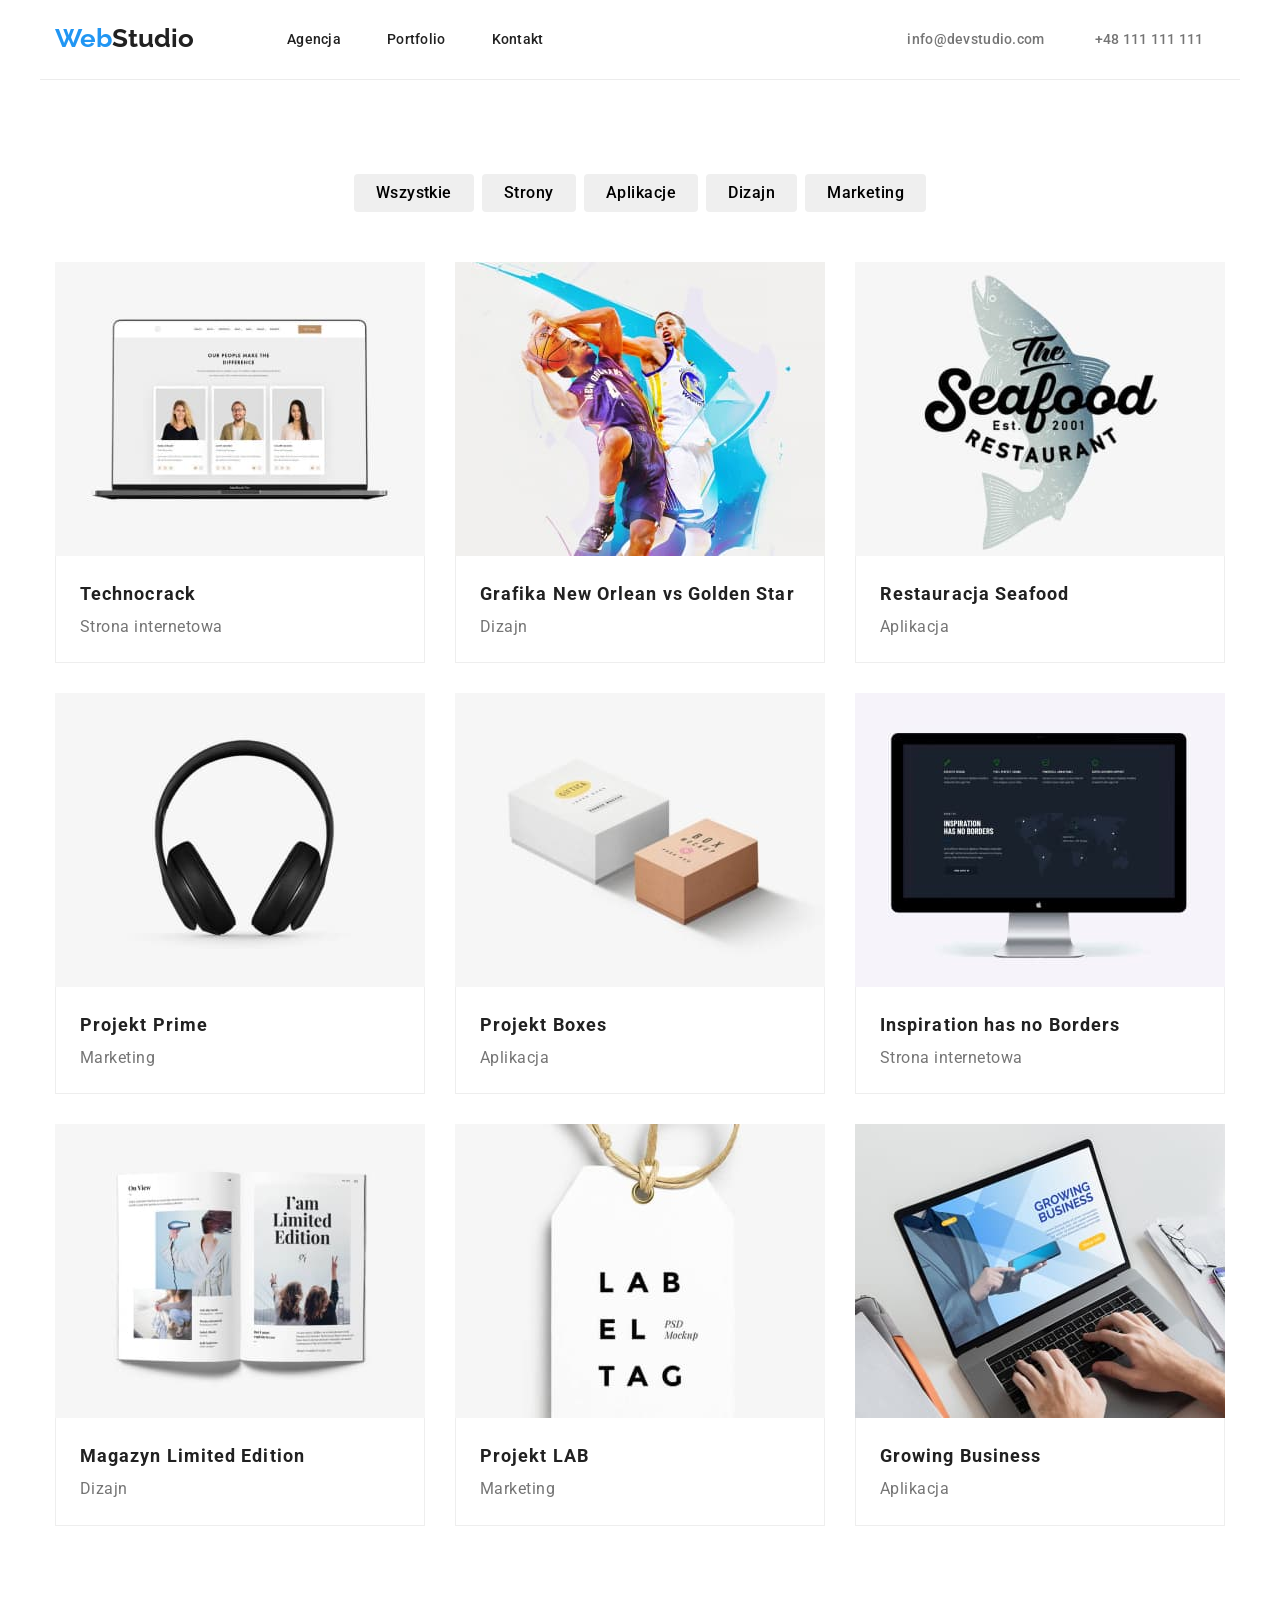
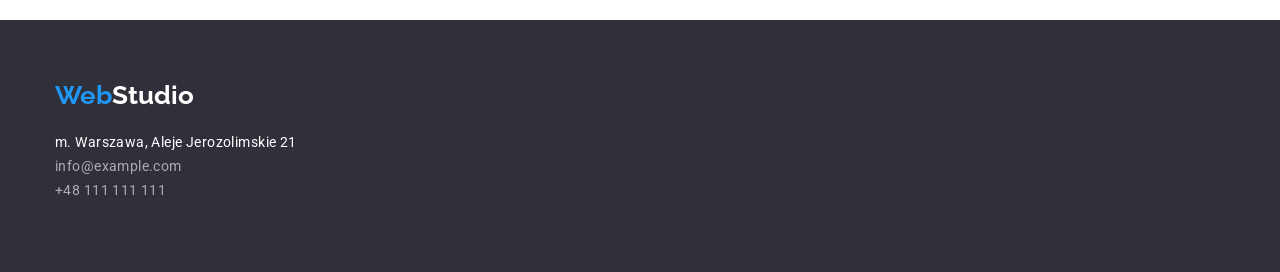
==== portfolio.html @ 62dbe49f "hw4" ====
<!DOCTYPE html>
<html lang="en">
  <head>
    <meta charset="UTF-8" />
    <meta http-equiv="X-UA-Compatible" content="IE=edge" />
    <meta name="viewport" content="width=device-width, initial-scale=1.0" />
    <title>Portfolio</title>
    <link
      rel="stylesheet"
      href="https://cdnjs.cloudflare.com/ajax/libs/modern-normalize/1.1.0/modern-normalize.min.css"
      integrity="sha512-wpPYUAdjBVSE4KJnH1VR1HeZfpl1ub8YT/NKx4PuQ5NmX2tKuGu6U/JRp5y+Y8XG2tV+wKQpNHVUX03MfMFn9Q=="
      crossorigin="anonymous"
      referrerpolicy="no-referrer"
    />
    <link href="./css/styles.css" rel="stylesheet" />
    <link rel="preconnect" href="https://fonts.googleapis.com" />
    <link rel="preconnect" href="https://fonts.gstatic.com" crossorigin />
    <link
      href="https://fonts.googleapis.com/css2?family=Raleway:wght@700&family=Roboto:wght@400;500;700;900&display=swap"
      rel="stylesheet"
    />
  </head>
  <body>
    <header>
      <div class="container header-position">
        <a class="logo" href="./index.html"><span class="text-blue">Web</span>Studio</a>
        <nav>
          <ul class="menu-nav">
            <li><a href="./index.html">Agencja</a></li>
            <li><a href="./portfolio.html">Portfolio</a></li>
            <li><a href="#">Kontakt</a></li>
          </ul>
        </nav>
        <ul class="menu-contact">
          <li>
            <a href="mailto:info@devstudio.com">info@devstudio.com</a>
          </li>
          <li>
            <a href="tel:+48111111111">+48 111 111 111</a>
          </li>
        </ul>
      </div>
    </header>
    <main>
      <section class="section container portfolio-list">
        <div class="menu2">
          <button class="portfolio-button" type="button">Wszystkie</button>
          <button class="portfolio-button" type="button">Strony</button>
          <button class="portfolio-button" type="button">Aplikacje</button>
          <button class="portfolio-button" type="button">Dizajn</button>
          <button class="portfolio-button" type="button">Marketing</button>
        </div>
        <div class="portfolio-card">
          <ul>
            <li>
              <img
                src="./images/portfolio/portfolio1_img.jpg"
                alt="strona internetowa technocrack"
                width="370"
                height="294"
              />
              <div class="card-border">
                <p class="portfolio-main-text">Technocrack</p>
                <p class="portfolio-text">Strona internetowa</p>
              </div>
            </li>
            <li>
              <img
                src="./images/portfolio/portfolio2_img.jpg"
                alt="Dizajn Grafika New Orlean vs Golden Star"
                width="370"
                height="294"
              />
              <div class="card-border">
                <p class="portfolio-main-text">Grafika New Orlean vs Golden Star</p>
                <p class="portfolio-text">Dizajn</p>
              </div>
            </li>
            <li>
              <img
                src="./images/portfolio/portfolio3_img.jpg"
                alt="Aplikacja Restauracja Seafood"
                width="370"
                height="294"
              />
              <div class="card-border">
                <p class="portfolio-main-text">Restauracja Seafood</p>
                <p class="portfolio-text">Aplikacja</p>
              </div>
            </li>
            <li>
              <img
                src="./images/portfolio/portfolio4_img.jpg"
                alt="Marketing Projekt Prime"
                width="370"
                height="294"
              />
              <div class="card-border">
                <p class="portfolio-main-text">Projekt Prime</p>
                <p class="portfolio-text">Marketing</p>
              </div>
            </li>
            <li>
              <img
                src="./images/portfolio/portfolio5_img.jpg"
                alt="Aplikacja Projekt Boxes"
                width="370"
                height="294"
              />
              <div class="card-border">
                <p class="portfolio-main-text">Projekt Boxes</p>
                <p class="portfolio-text">Aplikacja</p>
              </div>
            </li>
            <li>
              <img
                src="./images/portfolio/portfolio6_img.jpg"
                alt="Strona internetowa Inspiration has no Borders"
                width="370"
                height="294"
              />
              <div class="card-border">
                <p class="portfolio-main-text">Inspiration has no Borders</p>
                <p class="portfolio-text">Strona internetowa</p>
              </div>
            </li>
            <li>
              <img
                src="./images/portfolio/portfolio7_img.jpg"
                alt="Dizajn Magazyn Limited Edition"
                width="370"
                height="294"
              />
              <div class="card-border">
                <p class="portfolio-main-text">Magazyn Limited Edition</p>
                <p class="portfolio-text">Dizajn</p>
              </div>
            </li>
            <li>
              <img
                src="./images/portfolio/portfolio8_img.jpg"
                alt="Marketing Projekt LAB"
                width="370"
                height="294"
              />
              <div class="card-border">
                <p class="portfolio-main-text">Projekt LAB</p>
                <p class="portfolio-text">Marketing</p>
              </div>
            </li>
            <li>
              <img
                src="./images/portfolio/portfolio9_img.jpg"
                alt="Aplikacja Growing Business"
                width="370"
                height="294"
              />
              <div class="card-border">
                <p class="portfolio-main-text">Growing Business</p>
                <p class="portfolio-text">Aplikacja</p>
              </div>
            </li>
          </ul>
        </div>
      </section>
    </main>
    <footer>
      <section class="footer-box">
        <div class="container">
          <div class="footer-logo">
            <a class="logo" href="./index.html"><span class="text-blue">Web</span>Studio</a>
          </div>
          <div class="footer-nav-contact">
            <address>
              <ul class="footer-address">
                <li>
                  <a href="https://goo.gl/maps/KbZr57rCnXVUUgMi8" target="_blank"
                    >m. Warszawa, Aleje Jerozolimskie 21</a
                  >
                </li>
              </ul>
            </address>
            <ul class="footer-contact">
              <li><a href="mailto:info@example.com">info@example.com</a></li>
              <li><a href="tel:+48111111111">+48 111 111 111</a></li>
            </ul>
          </div>
        </div>
      </section>
    </footer>
  </body>
</html>
---- css/styles.css ----
/*globalne*/
* {
  box-sizing: border-box;
  margin: 0;
  padding: 0;
}
body {
  font-family: 'Roboto', 'Raleway', sans-serif;
  color: #212121;
}
img {
  display: block;
}
.header-position {
  display: flex;
  border-bottom: 1px solid #ececec;
  align-items: center;
  max-height: 80px;
}
.container {
  max-width: 1200px;
  margin: 0 auto;
  padding: 0 15px;
}
.section {
  padding-bottom: 94px;
  padding-top: 94px;
}

/*WebStudio*/
.logo {
  font-family: 'Raleway';
  font-size: 26px;
  font-weight: 700;
  line-height: 1.2;
  text-decoration: none;
  color: #212121;
  margin: 24px 0 25px 0;
}
.logo:hover,
.logo:focus {
  color: #2196f3;
}
.text-blue {
  color: #2196f3;
}

/*Menu*/
.menu-nav a {
  font-size: 14px;
  font-weight: 500;
  line-height: 1.1;
  letter-spacing: 0.02em;
}
.menu-nav {
  list-style-type: none;
  display: flex;
  margin-left: 93px;
}
.menu-nav a {
  text-decoration: none;
  color: #212121;
}
.menu-nav a:hover,
.menu-nav a:focus {
  color: #2196f3;
}
.menu-nav li:not(:last-child) {
  margin-right: 46px;
}

/*Kontakt w header*/
.menu-contact a {
  font-size: 14px;
  font-weight: 500;
  line-height: 1.1;
  letter-spacing: 0.02em;
  color: #757575;
  text-decoration: none;
}
.menu-contact a:hover,
.menu-contact a:focus {
  color: #2196f3;
}
.menu-contact {
  list-style-type: none;
  display: flex;
  margin-left: 364px;
}
.menu-contact li:not(:last-child) {
  margin-right: 50px;
}

/*Linki*/
.link-decoration-color {
  text-decoration: none;
  color: #212121;
}

/* footer */
.footer-box {
  background-color: #2f303a;
  height: 252px;
}
.footer-box a {
  color: #ffffff;
  text-decoration: none;
}
.footer-box a:hover,
.footer-box a:focus {
  color: #2196f3;
}
.footer-address {
  font-size: 14px;
  line-height: 1.7;
  letter-spacing: 0.03em;
  font-style: normal;
  list-style-type: none;
}
.footer-contact a {
  color: rgba(255, 255, 255, 0.6);
  font-size: 14px;
  line-height: 1.7;
  letter-spacing: 0.03em;
}

.footer-contact {
  list-style-type: none;
}
.footer-logo {
  padding-top: 60px;
  padding-bottom: 20px;
}
.footer-nav-contact {
  padding-bottom: 9px;
}

/*---Agencja---*/
/* EFEKTYWNE ROZWIĄZANIA DLA WASZEGO BIZNESU */
.first-page {
  background-color: #2f303a;
  height: 600px;
}
.main-title {
  color: #ffffff;
  font-weight: 900;
  font-size: 44px;
  line-height: 1.4;
  text-align: center;
  letter-spacing: 0.06em;
  text-transform: uppercase;
  padding-top: 200px;
  padding-bottom: 30px;
}
.first-page .first-button:hover,
.first-page .first-button:focus {
  box-shadow: 0px 4px 4px rgba(0, 0, 0, 0.15);
}
.first-button {
  display: block;
  cursor: pointer;
  width: 200px;
  height: 50px;
  background: #2196f3;
  margin: 0 auto;
  text-align: center;
  color: #ffffff;
  font-weight: 700;
  font-size: 16px;
  line-height: 1.9;
  border: none;
  border-radius: 4px;
}

/*nasze atuty*/
.feature-box {
  list-style-type: none;
  display: flex;
  gap: 30px;
}
.text-feature {
  font-weight: 700;
  font-size: 14px;
  line-height: 1.1;
  letter-spacing: 0.03em;
  text-transform: uppercase;
  padding-bottom: 10px;
}
.text-feature-under {
  font-size: 14px;
  line-height: 1.7;
  letter-spacing: 0.03em;
  color: #757575;
}

/*Czym sie zajmujemy*/
.second-title {
  font-weight: 700;
  font-size: 36px;
  line-height: 1.2;
  text-align: center;
  letter-spacing: 0.03em;
  list-style-type: none;
  padding-bottom: 50px;
}

.job-box ul {
  list-style-type: none;
  justify-content: space-between;
  display: flex;
  height: 100%;
}
.job-box {
  padding-top: 0;
}

/*Nasz zespół*/
.team-box {
  background-color: #f5f4fa;
}
.card-team-list {
  list-style-type: none;
  display: flex;
  justify-content: space-between;
  height: 100%;
}
.card-team {
  width: 270px;
  height: 368px;
  text-align: center;
  background-color: rgba(255, 255, 255, 1);
  box-shadow: 0px 1px 3px rgba(0, 0, 0, 0.12), 0px 1px 1px rgba(0, 0, 0, 0.14),
    0px 2px 1px rgba(0, 0, 0, 0.2);
  border-radius: 0px 0px 4px 4px;
}

.third-title {
  font-weight: 500;
  font-size: 16px;
  line-height: 1.2;
  letter-spacing: 0.03em;
  padding-top: 30px;
  padding-bottom: 10px;
}
.job-name {
  font-size: 16px;
  line-height: 1.2;
  letter-spacing: 0.03em;
  color: #757575;
}

/*PORTFOLIO*/
/*Lista portfolio*/

.portfolio-list button {
  cursor: pointer;
  font-weight: 500;
  font-size: 16px;
  line-height: 1.6;
  text-align: center;
  letter-spacing: 0.03em;
  padding-left: 22px;
  padding-right: 22px;
  border: none;
  border-radius: 4px;
  padding-top: 6px;
  padding-bottom: 6px;
}
.portfolio-button:hover,
.portfolio-button:focus {
  background-color: #2196f3;
  box-shadow: 0px 3px 1px rgba(0, 0, 0, 0.1), 0px 1px 2px rgba(0, 0, 0, 0.08),
    0px 2px 2px rgba(0, 0, 0, 0.12);
  color: #ffffff;
}
.portfolio-button:active {
  color: #ffffff;
}
.portfolio-main-text {
  font-weight: 700;
  font-size: 18px;
  line-height: 2;
  letter-spacing: 0.06em;
  padding-top: 20px;
  padding-left: 24px;
}
.portfolio-text {
  font-size: 16px;
  line-height: 1.9;
  letter-spacing: 0.03em;
  color: #757575;
  padding-bottom: 20px;
  padding-left: 24px;
}
.menu2 {
  display: flex;
  justify-content: center;
  padding-bottom: 50px;
}
.menu2 > .portfolio-button:not(:last-child) {
  margin-right: 8px;
}
.portfolio-card ul {
  list-style-type: none;
  display: flex;
  flex-wrap: wrap;
  gap: 30px;
}
.card-border {
  border-bottom: 1px solid #eeeeee;
  border-right: 1px solid #eeeeee;
  border-left: 1px solid #eeeeee;
}
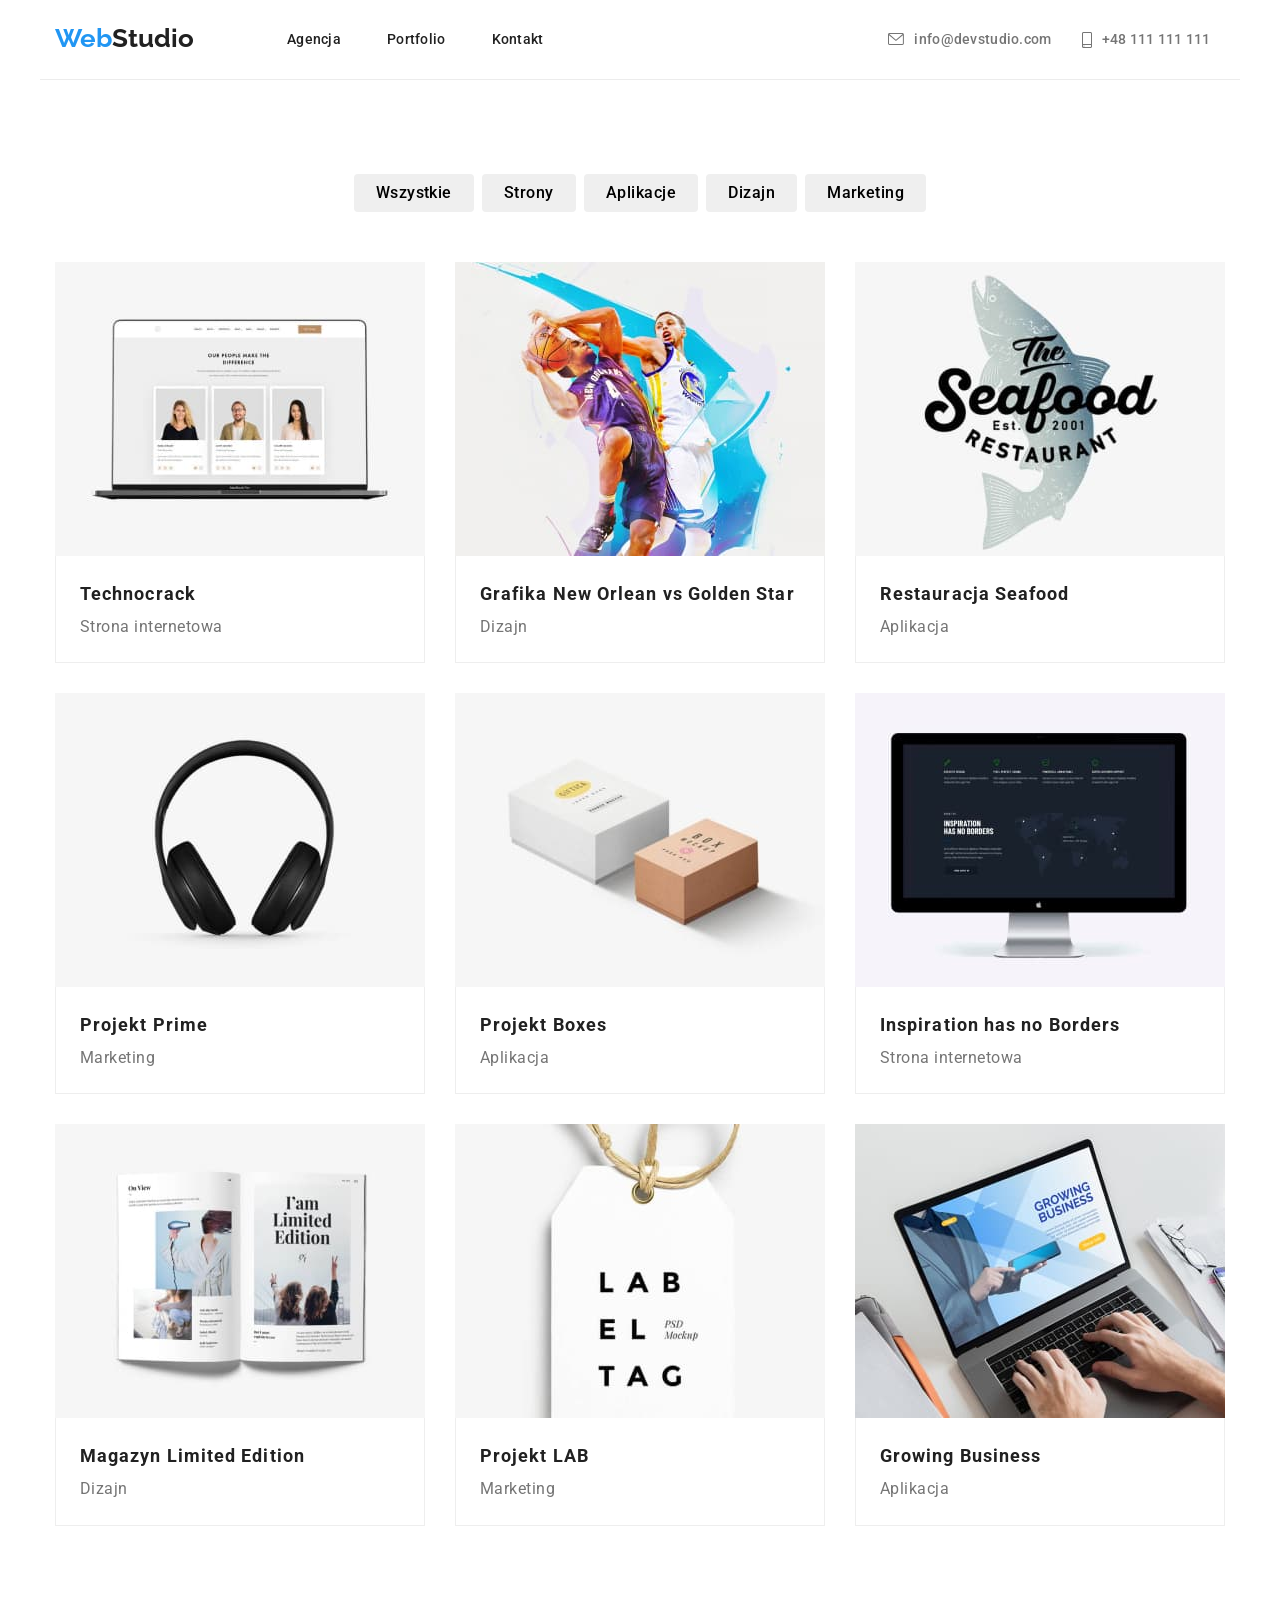
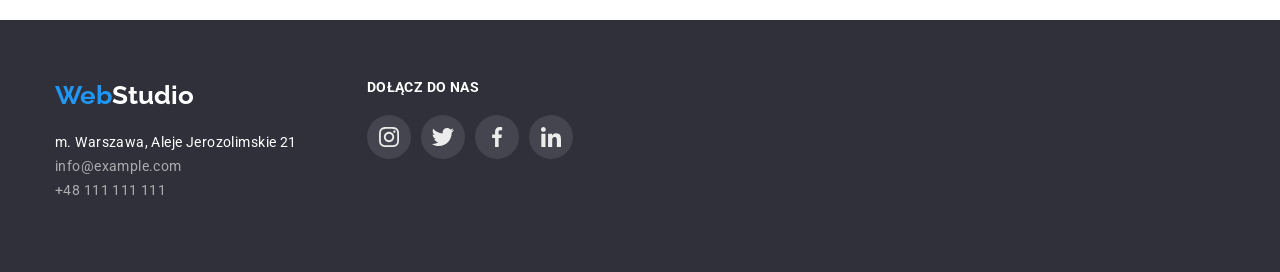
==== commit 0e2b9261: "add svg" ====
--- a/portfolio.html
+++ b/portfolio.html
@@ -33,10 +33,20 @@
         </nav>
         <ul class="menu-contact">
           <li>
-            <a href="mailto:info@devstudio.com">info@devstudio.com</a>
+            <a href="mailto:info@devstudio.com">
+              <svg class="link-header-icon" width="16" height="12">
+                <use href="./images/icons.svg#icon-envelope"></use>
+              </svg>
+              info@devstudio.com
+            </a>
           </li>
           <li>
-            <a href="tel:+48111111111">+48 111 111 111</a>
+            <a href="tel:+48111111111">
+              <svg class="link-header-icon" width="10" height="16">
+                <use href="./images/icons.svg#icon-smartphone"></use>
+              </svg>
+              +48 111 111 111
+            </a>
           </li>
         </ul>
       </div>
@@ -52,7 +62,7 @@
         </div>
         <div class="portfolio-card">
           <ul>
-            <li>
+            <li class="portfolio-card-list">
               <img
                 src="./images/portfolio/portfolio1_img.jpg"
                 alt="strona internetowa technocrack"
@@ -64,7 +74,7 @@
                 <p class="portfolio-text">Strona internetowa</p>
               </div>
             </li>
-            <li>
+            <li class="portfolio-card-list">
               <img
                 src="./images/portfolio/portfolio2_img.jpg"
                 alt="Dizajn Grafika New Orlean vs Golden Star"
@@ -76,7 +86,7 @@
                 <p class="portfolio-text">Dizajn</p>
               </div>
             </li>
-            <li>
+            <li class="portfolio-card-list">
               <img
                 src="./images/portfolio/portfolio3_img.jpg"
                 alt="Aplikacja Restauracja Seafood"
@@ -88,7 +98,7 @@
                 <p class="portfolio-text">Aplikacja</p>
               </div>
             </li>
-            <li>
+            <li class="portfolio-card-list">
               <img
                 src="./images/portfolio/portfolio4_img.jpg"
                 alt="Marketing Projekt Prime"
@@ -100,7 +110,7 @@
                 <p class="portfolio-text">Marketing</p>
               </div>
             </li>
-            <li>
+            <li class="portfolio-card-list">
               <img
                 src="./images/portfolio/portfolio5_img.jpg"
                 alt="Aplikacja Projekt Boxes"
@@ -112,7 +122,7 @@
                 <p class="portfolio-text">Aplikacja</p>
               </div>
             </li>
-            <li>
+            <li class="portfolio-card-list">
               <img
                 src="./images/portfolio/portfolio6_img.jpg"
                 alt="Strona internetowa Inspiration has no Borders"
@@ -124,7 +134,7 @@
                 <p class="portfolio-text">Strona internetowa</p>
               </div>
             </li>
-            <li>
+            <li class="portfolio-card-list">
               <img
                 src="./images/portfolio/portfolio7_img.jpg"
                 alt="Dizajn Magazyn Limited Edition"
@@ -136,7 +146,7 @@
                 <p class="portfolio-text">Dizajn</p>
               </div>
             </li>
-            <li>
+            <li class="portfolio-card-list">
               <img
                 src="./images/portfolio/portfolio8_img.jpg"
                 alt="Marketing Projekt LAB"
@@ -148,7 +158,7 @@
                 <p class="portfolio-text">Marketing</p>
               </div>
             </li>
-            <li>
+            <li class="portfolio-card-list">
               <img
                 src="./images/portfolio/portfolio9_img.jpg"
                 alt="Aplikacja Growing Business"
@@ -166,24 +176,61 @@
     </main>
     <footer>
       <section class="footer-box">
-        <div class="container">
-          <div class="footer-logo">
-            <a class="logo" href="./index.html"><span class="text-blue">Web</span>Studio</a>
+        <div class="container footer-block12">
+          <div class="footer-block">
+            <div class="footer-logo">
+              <a class="logo" href="./index.html"><span class="text-blue">Web</span>Studio</a>
+            </div>
+            <div class="footer-nav-contact">
+              <address>
+                <ul class="footer-address">
+                  <li>
+                    <a href="https://goo.gl/maps/KbZr57rCnXVUUgMi8" target="_blank"
+                      >m. Warszawa, Aleje Jerozolimskie 21</a
+                    >
+                  </li>
+                </ul>
+              </address>
+              <ul class="footer-contact">
+                <li><a href="mailto:info@example.com">info@example.com</a></li>
+                <li><a href="tel:+48111111111">+48 111 111 111</a></li>
+              </ul>
+            </div>
           </div>
-          <div class="footer-nav-contact">
-            <address>
-              <ul class="footer-address">
-                <li>
-                  <a href="https://goo.gl/maps/KbZr57rCnXVUUgMi8" target="_blank"
-                    >m. Warszawa, Aleje Jerozolimskie 21</a
-                  >
+          <div class="footer-block2">
+            <div class="join-us">
+              <p>Dołącz do nas</p>
+              <ul class="list-svg-join-us">
+                <li>
+                  <a class="svg-joun-us" href="#"
+                    ><svg weight="20" height="20">
+                      <use href="./images/icons.svg#icon-instagram1"></use>
+                    </svg>
+                  </a>
+                </li>
+                <li>
+                  <a class="svg-joun-us" href="#"
+                    ><svg weight="20" height="20">
+                      <use href="./images/icons.svg#icon-twiitter"></use>
+                    </svg>
+                  </a>
+                </li>
+                <li>
+                  <a class="svg-joun-us" href="#"
+                    ><svg weight="20" height="20">
+                      <use href="./images/icons.svg#icon-facebook"></use>
+                    </svg>
+                  </a>
+                </li>
+                <li>
+                  <a class="svg-joun-us" href="#"
+                    ><svg weight="20" height="20">
+                      <use href="./images/icons.svg#icon-linkedin"></use>
+                    </svg>
+                  </a>
                 </li>
               </ul>
-            </address>
-            <ul class="footer-contact">
-              <li><a href="mailto:info@example.com">info@example.com</a></li>
-              <li><a href="tel:+48111111111">+48 111 111 111</a></li>
-            </ul>
+            </div>
           </div>
         </div>
       </section>
--- a/css/styles.css
+++ b/css/styles.css
@@ -77,20 +77,37 @@
   letter-spacing: 0.02em;
   color: #757575;
   text-decoration: none;
+  display: flex;
+  align-items: center;
 }
 .menu-contact a:hover,
 .menu-contact a:focus {
   color: #2196f3;
 }
+.link-header-icon use:hover {
+  fill: blue;
+}
+.menu-contact li:hover,
+.menu-contact li:focus {
+  fill: #2196f3;
+  color: #2196f3;
+}
 .menu-contact {
   list-style-type: none;
   display: flex;
-  margin-left: 364px;
+  margin-left: 345px;
+  align-items: center;
+  fill: #757575;
 }
 .menu-contact li:not(:last-child) {
-  margin-right: 50px;
-}
-
+  margin-right: 30px;
+}
+.link-header-icon {
+  cursor: pointer;
+  display: inline-flex;
+  margin-right: 10px;
+  align-items: center;
+}
 /*Linki*/
 .link-decoration-color {
   text-decoration: none;
@@ -98,9 +115,25 @@
 }
 
 /* footer */
+
+.footer-block {
+  display: inline-block;
+}
+.footer-block2 {
+  width: 206px;
+  height: 80px;
+  display: inline-block;
+}
+.footer-block12 {
+  display: flex;
+  line-height: 100%;
+}
 .footer-box {
   background-color: #2f303a;
   height: 252px;
+  width: 100%;
+  padding: 60px 0;
+  display: block;
 }
 .footer-box a {
   color: #ffffff;
@@ -128,18 +161,59 @@
   list-style-type: none;
 }
 .footer-logo {
-  padding-top: 60px;
   padding-bottom: 20px;
 }
 .footer-nav-contact {
   padding-bottom: 9px;
 }
-
+/* Dołącz do nas footer*/
+.join-us {
+  margin-left: 70px;
+}
+.join-us p {
+  color: #ffffff;
+  font-weight: 700;
+  font-size: 14px;
+  line-height: 1.1;
+  letter-spacing: 0.03em;
+  text-transform: uppercase;
+  padding-bottom: 20px;
+}
+.list-svg-join-us {
+  list-style: none;
+  text-align: center;
+  justify-content: left;
+  display: flex;
+}
+.svg-joun-us {
+  display: flex;
+  align-items: center;
+  justify-content: center;
+  border-radius: 50%;
+  background-color: rgba(255, 255, 255, 0.1);
+  fill: #ececec;
+  height: 44px;
+  width: 44px;
+}
+.list-svg-join-us li:not(:last-child) {
+  margin-right: 10px;
+}
+.list-svg-join-us li:hover,
+.list-svg-join-us li:focus {
+  background: #2196f3;
+  border-radius: 50%;
+}
 /*---Agencja---*/
 /* EFEKTYWNE ROZWIĄZANIA DLA WASZEGO BIZNESU */
 .first-page {
-  background-color: #2f303a;
+  background: linear-gradient(rgba(47, 48, 58, 0.4), rgba(47, 48, 58, 0.4)),
+    url(./../images/header/img-header.jpg);
   height: 600px;
+  max-width: 1600px;
+  display: flex;
+  align-items: center;
+  justify-content: center;
+  margin: 0 auto;
 }
 .main-title {
   color: #ffffff;
@@ -192,7 +266,21 @@
   letter-spacing: 0.03em;
   color: #757575;
 }
-
+.background-icon-feature {
+  background-color: #f5f4fa;
+  width: 270px;
+  height: 120px;
+  display: flex;
+  justify-content: center;
+  padding-top: 25px;
+  text-align: center;
+  margin-bottom: 30px;
+}
+.icon-feature {
+  background: #f5f4fa;
+  border-radius: 4px;
+  border: none;
+}
 /*Czym sie zajmujemy*/
 .second-title {
   font-weight: 700;
@@ -226,7 +314,7 @@
 }
 .card-team {
   width: 270px;
-  height: 368px;
+  height: 428px;
   text-align: center;
   background-color: rgba(255, 255, 255, 1);
   box-shadow: 0px 1px 3px rgba(0, 0, 0, 0.12), 0px 1px 1px rgba(0, 0, 0, 0.14),
@@ -247,6 +335,55 @@
   line-height: 1.2;
   letter-spacing: 0.03em;
   color: #757575;
+}
+.social-card-team {
+  list-style-type: none;
+  display: inline-flex;
+  justify-content: center;
+  fill: #afb1b8;
+  width: 44px;
+  height: 44px;
+  margin-top: 16px;
+  align-items: center;
+}
+.social-card-team:not(last-child) {
+  margin-left: 10px;
+}
+.social-card-team:hover {
+  background-color: #2196f3;
+  fill: #ffffff;
+  border-radius: 50%;
+}
+/*Nasi klienci*/
+.title-our-customers {
+  font-weight: 700;
+  font-size: 36px;
+  line-height: 1.2;
+  text-align: center;
+  letter-spacing: 0.03em;
+  margin-bottom: 50px;
+}
+.all-svg-our-customers {
+  display: flex;
+  justify-content: center;
+}
+.all-svg-our-customers a:not(:last-child) {
+  margin-right: 30px;
+}
+.border-svg {
+  width: 170px;
+  height: 92px;
+  display: flex;
+  align-items: center;
+  justify-content: center;
+  border: 1px solid #afb1b8;
+  border-radius: 4px;
+  fill: #afb1b8;
+}
+.border-svg:hover,
+.border-svg:focus {
+  border-color: #2196f3;
+  fill: #2196f3;
 }
 
 /*PORTFOLIO*/
@@ -311,3 +448,7 @@
   border-right: 1px solid #eeeeee;
   border-left: 1px solid #eeeeee;
 }
+.portfolio-card-list:hover {
+  box-shadow: 0px 1px 1px rgba(0, 0, 0, 0.12), 0px 4px 4px rgba(0, 0, 0, 0.06),
+    1px 4px 6px rgba(0, 0, 0, 0.16);
+}
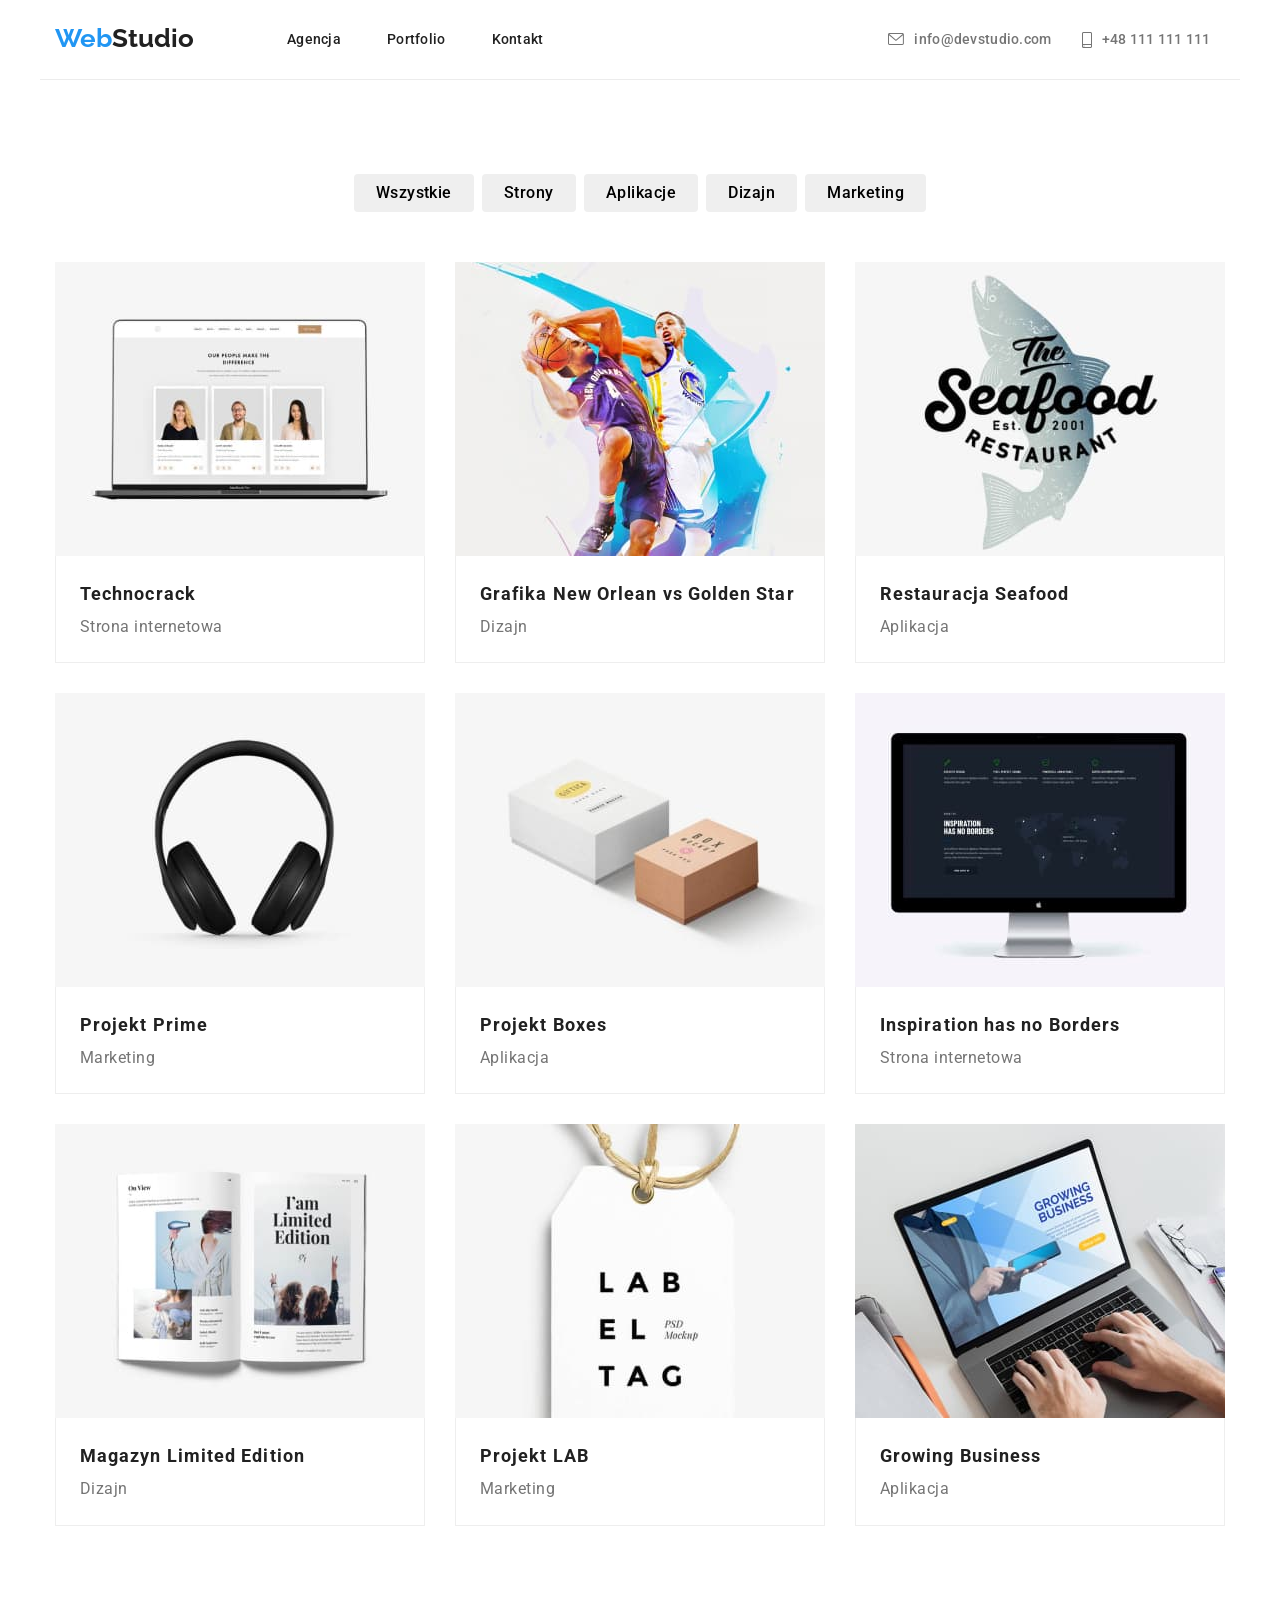
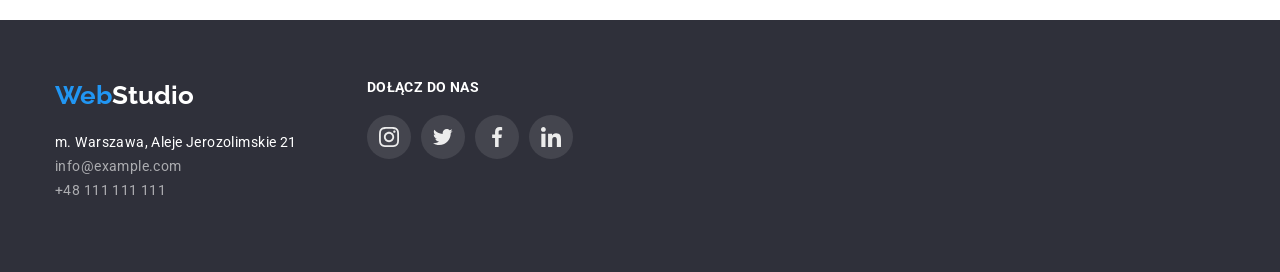
==== commit 9caf93c6: "add width svg footer" ====
--- a/portfolio.html
+++ b/portfolio.html
@@ -203,28 +203,28 @@
               <ul class="list-svg-join-us">
                 <li>
                   <a class="svg-joun-us" href="#"
-                    ><svg weight="20" height="20">
+                    ><svg width="20" height="20">
                       <use href="./images/icons.svg#icon-instagram1"></use>
                     </svg>
                   </a>
                 </li>
                 <li>
                   <a class="svg-joun-us" href="#"
-                    ><svg weight="20" height="20">
+                    ><svg width="20" height="20">
                       <use href="./images/icons.svg#icon-twiitter"></use>
                     </svg>
                   </a>
                 </li>
                 <li>
                   <a class="svg-joun-us" href="#"
-                    ><svg weight="20" height="20">
+                    ><svg width="20" height="20">
                       <use href="./images/icons.svg#icon-facebook"></use>
                     </svg>
                   </a>
                 </li>
                 <li>
                   <a class="svg-joun-us" href="#"
-                    ><svg weight="20" height="20">
+                    ><svg width="20" height="20">
                       <use href="./images/icons.svg#icon-linkedin"></use>
                     </svg>
                   </a>
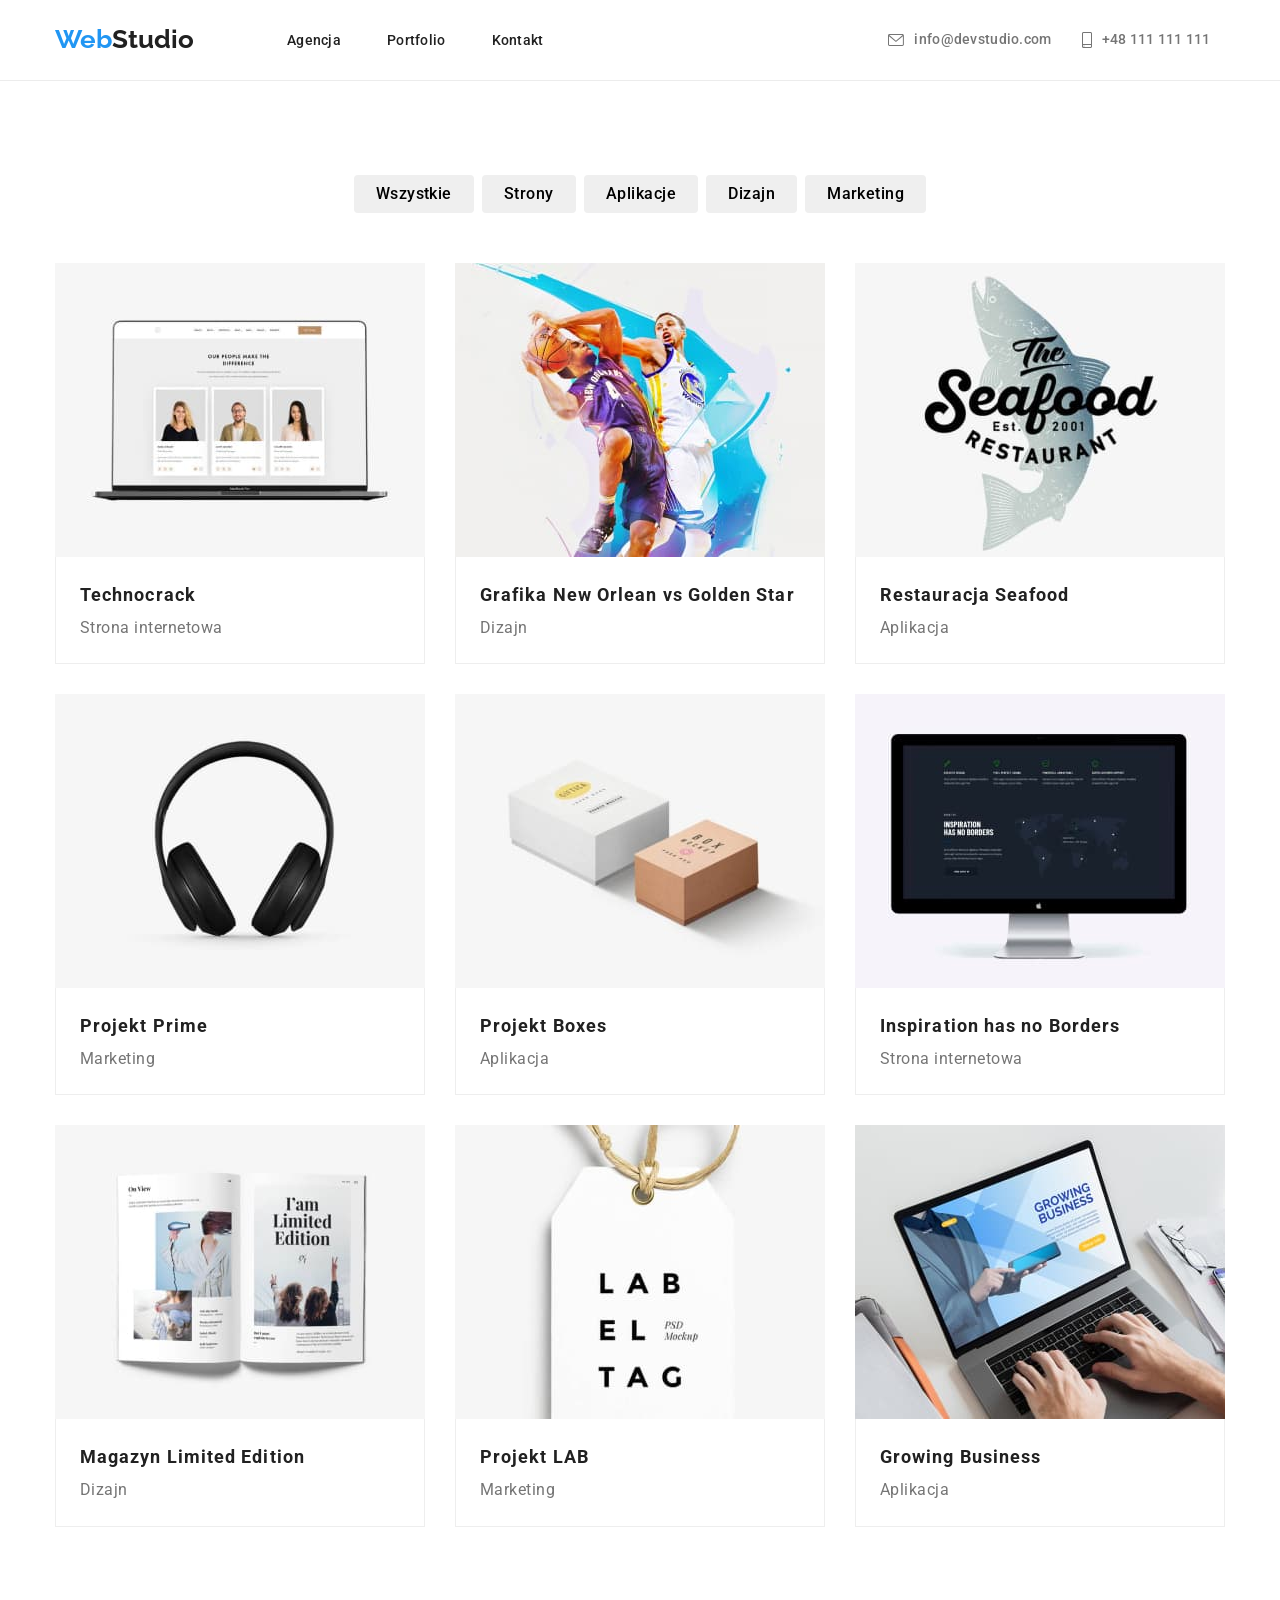
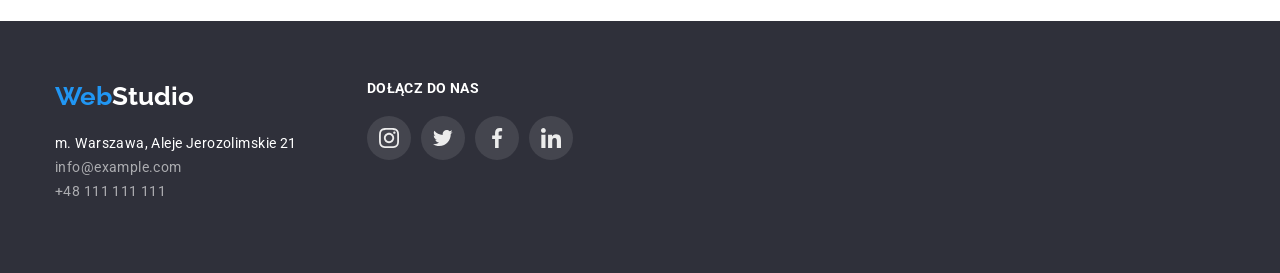
==== commit 4a9ad939: "add focus icons" ====
--- a/portfolio.html
+++ b/portfolio.html
@@ -22,6 +22,7 @@
   </head>
   <body>
     <header>
+      <section class="border-header">
       <div class="container header-position">
         <a class="logo" href="./index.html"><span class="text-blue">Web</span>Studio</a>
         <nav>
@@ -50,6 +51,7 @@
           </li>
         </ul>
       </div>
+    </section>
     </header>
     <main>
       <section class="section container portfolio-list">
--- a/css/styles.css
+++ b/css/styles.css
@@ -13,9 +13,12 @@
 }
 .header-position {
   display: flex;
+
+  align-items: center;
+  max-height: 80px;
+}
+.border-header {
   border-bottom: 1px solid #ececec;
-  align-items: center;
-  max-height: 80px;
 }
 .container {
   max-width: 1200px;
@@ -87,8 +90,8 @@
 .link-header-icon use:hover {
   fill: blue;
 }
-.menu-contact li:hover,
-.menu-contact li:focus {
+.menu-contact a:hover,
+.menu-contact a:focus {
   fill: #2196f3;
   color: #2196f3;
 }
@@ -198,9 +201,9 @@
 .list-svg-join-us li:not(:last-child) {
   margin-right: 10px;
 }
-.list-svg-join-us li:hover,
-.list-svg-join-us li:focus {
-  background: #2196f3;
+.list-svg-join-us a:hover,
+.list-svg-join-us a:focus {
+  background-color: #2196f3;
   border-radius: 50%;
 }
 /*---Agencja---*/
@@ -223,7 +226,6 @@
   text-align: center;
   letter-spacing: 0.06em;
   text-transform: uppercase;
-  padding-top: 200px;
   padding-bottom: 30px;
 }
 .first-page .first-button:hover,
@@ -349,7 +351,8 @@
 .social-card-team:not(last-child) {
   margin-left: 10px;
 }
-.social-card-team:hover {
+.social-card-team:hover,
+.social-card-team:focus {
   background-color: #2196f3;
   fill: #ffffff;
   border-radius: 50%;
@@ -418,16 +421,12 @@
   font-size: 18px;
   line-height: 2;
   letter-spacing: 0.06em;
-  padding-top: 20px;
-  padding-left: 24px;
 }
 .portfolio-text {
   font-size: 16px;
   line-height: 1.9;
   letter-spacing: 0.03em;
   color: #757575;
-  padding-bottom: 20px;
-  padding-left: 24px;
 }
 .menu2 {
   display: flex;
@@ -447,8 +446,10 @@
   border-bottom: 1px solid #eeeeee;
   border-right: 1px solid #eeeeee;
   border-left: 1px solid #eeeeee;
+  padding: 20px 24px;
 }
 .portfolio-card-list:hover {
   box-shadow: 0px 1px 1px rgba(0, 0, 0, 0.12), 0px 4px 4px rgba(0, 0, 0, 0.06),
     1px 4px 6px rgba(0, 0, 0, 0.16);
-}
+  cursor: pointer;
+}
